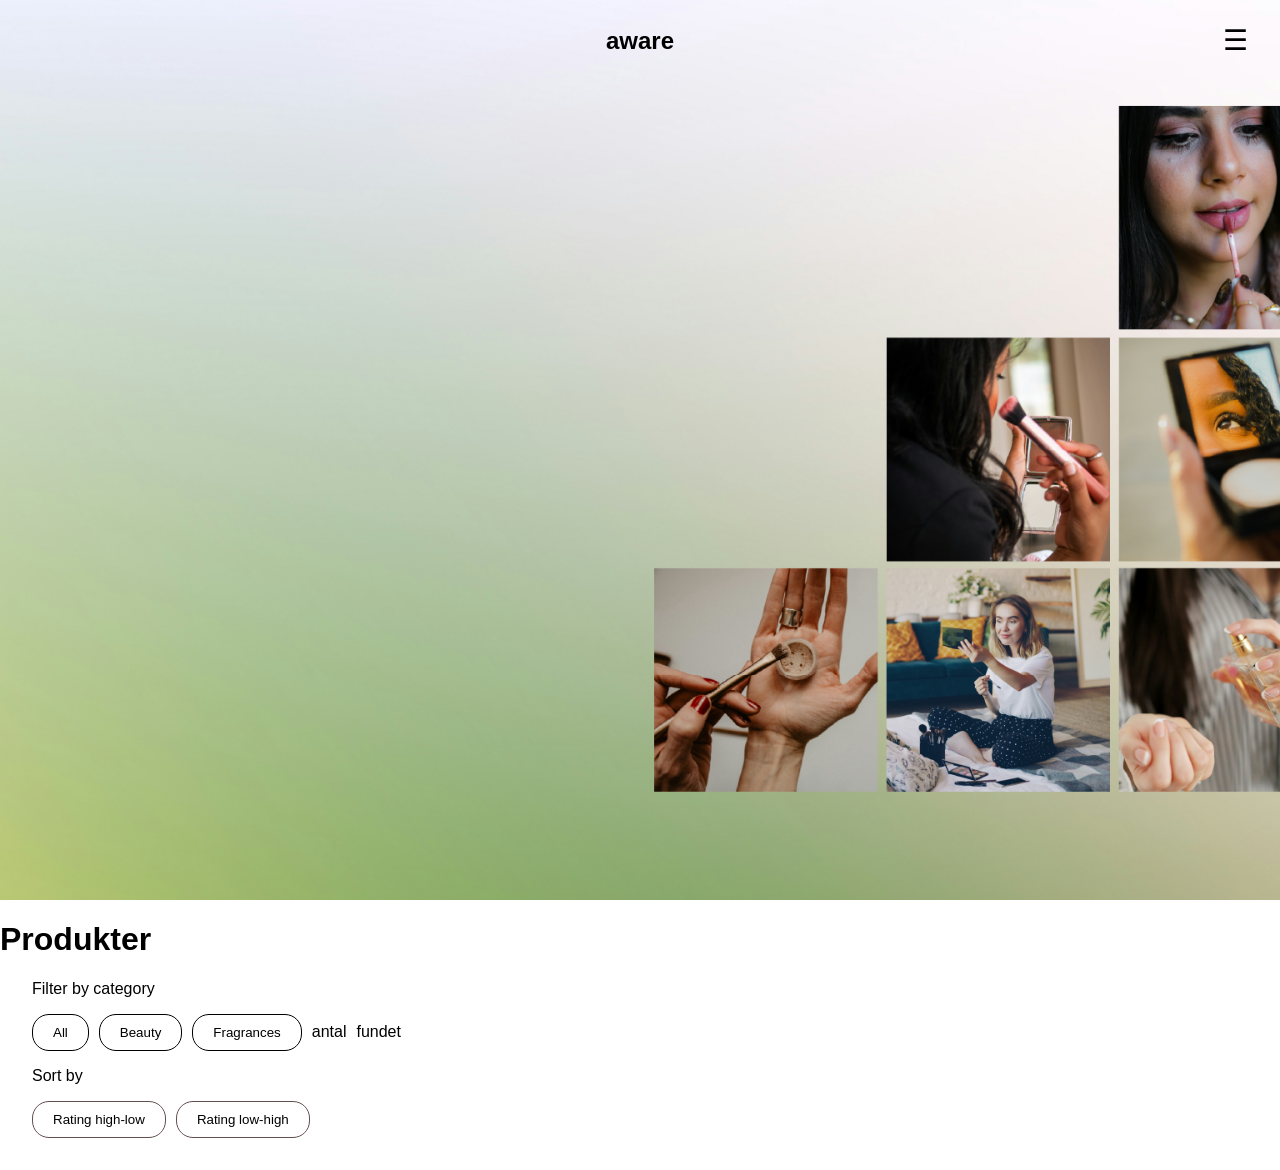
==== index.html @ 2d00b1ce "hero css og img til mobil" ====
<!doctype html>
<html lang="da">
  <head>
    <meta charset="UTF-8" />
    <meta name="viewport" content="width=device-width, initial-scale=1.0" />
    <title>aware – Produkter</title>

    <link rel="stylesheet" href="index.css" />
  </head>

  <body>
    <section class="hero">
      <picture class="hero-billede">
        <!-- Billede til mobil -->
        <source srcset="img/hero_mobil.webp" media="(max-width: 600px)" />

        <!-- Billede til desktop -->
        <img src="img/hero.webp" alt="Hero billede" />
      </picture>

      <header>
        <h1>aware</h1>
        <button class="burger">☰</button>

        <nav class="menu">
          <a href="index.html">Home</a>
          <a href="index.html">Products</a>
          <a href="review.html">Review product</a>
          <a href="about.html">About</a>
        </nav>
      </header>
    </section>
    <main>
      <h1>Produkter</h1>

      <p class="filter">Filter by category</p>

      <nav id="filter">
        <button>All</button>
        <button>Beauty</button>
        <button>Fragrances</button>
        <span id="visantal">antal</span> fundet
      </nav>

      <p class="filter">Sort by</p>

      <nav id="sortering">
        <button>Rating high-low</button>
        <button>Rating low-high</button>
      </nav>

      <section id="produktliste" class="produktliste"></section>
    </main>

    <script src="index.js"></script>
  </body>
</html>
---- index.css ----
body {
  font-family: Arial, sans-serif;
  margin: 0;
  padding: 0;
}

/* Hero fylder hele skærmen */
.hero {
  position: relative;
  width: 100%;
  height: 100vh;
  height: 100svh;
  min-height: 0;
  overflow: hidden;
  margin: 0;
}

/* Billedet ligger bag indholdet */
.hero-billede {
  position: absolute;
  inset: 0;
  z-index: 0;
}

.hero-billede img {
  width: 100%;
  height: 100%;
  object-fit: cover;
  display: block;
}

/* Header og indhold ligger oven på billedet */
.hero header,
.hero-indhold {
  position: relative;
  z-index: 1;
}

/* Header hen over billedet */
.hero header {
  position: relative;
  z-index: 1;
  background: transparent;
  padding: 1.5rem 2rem;
}

/* Overskriften */
.hero-indhold {
  padding: 2rem;
}

header {
  display: flex;
  justify-content: space-between;
  align-items: center;
  position: relative;
}

header h1 {
  position: absolute;
  left: 50%;
  transform: translateX(-50%);
  margin: 0;
}

.burger {
  display: block;
  margin-left: auto;
  background: none;
  border: none;
  font-size: 28px;
  cursor: pointer;
  color: inherit;
  padding: 0;
}

.menu {
  display: none;
  position: absolute;
  top: 100%;
  right: 2rem;
  flex-direction: column;
  gap: 20px;
  padding: 50px;
  background: white;
  z-index: 10;
}

.menu.active {
  display: flex;
}

.menu a {
  text-decoration: none;
  color: black;
}

#filter {
  display: flex;
  gap: 10px;
  align-items: center;
  /* padding-bottom: 2rem; */
}

#filter button {
  padding: 10px 20px;
  border: 1px solid;
  background-color: white;
  color: black;
  border-radius: 17px;
  cursor: pointer;
}
#filter button:hover {
  background-color: #63504e;
  color: white;
}
#sortering {
  display: flex;
  gap: 10px;
  align-items: center;
  padding-bottom: 2rem;
}

#sortering button {
  padding: 10px 20px;
  border: 1px solid #63504e;
  background-color: white;
  color: black;
  border-radius: 17px;
  cursor: pointer;
}
#sortering button:hover {
  background-color: #63504e;
  color: white;
}

#produktliste {
  display: grid;
  grid-template-columns: 1fr;
}

#produktliste a {
  text-decoration: none;
  color: black;
}

@media (min-width: 1024px) {
  #produktliste {
    grid-template-columns: repeat(4, 315px);
    justify-content: center;
  }

  #filter,
  #sortering {
    padding-left: 2rem;
  }

  .filter {
    padding-left: 2rem;
  }
}
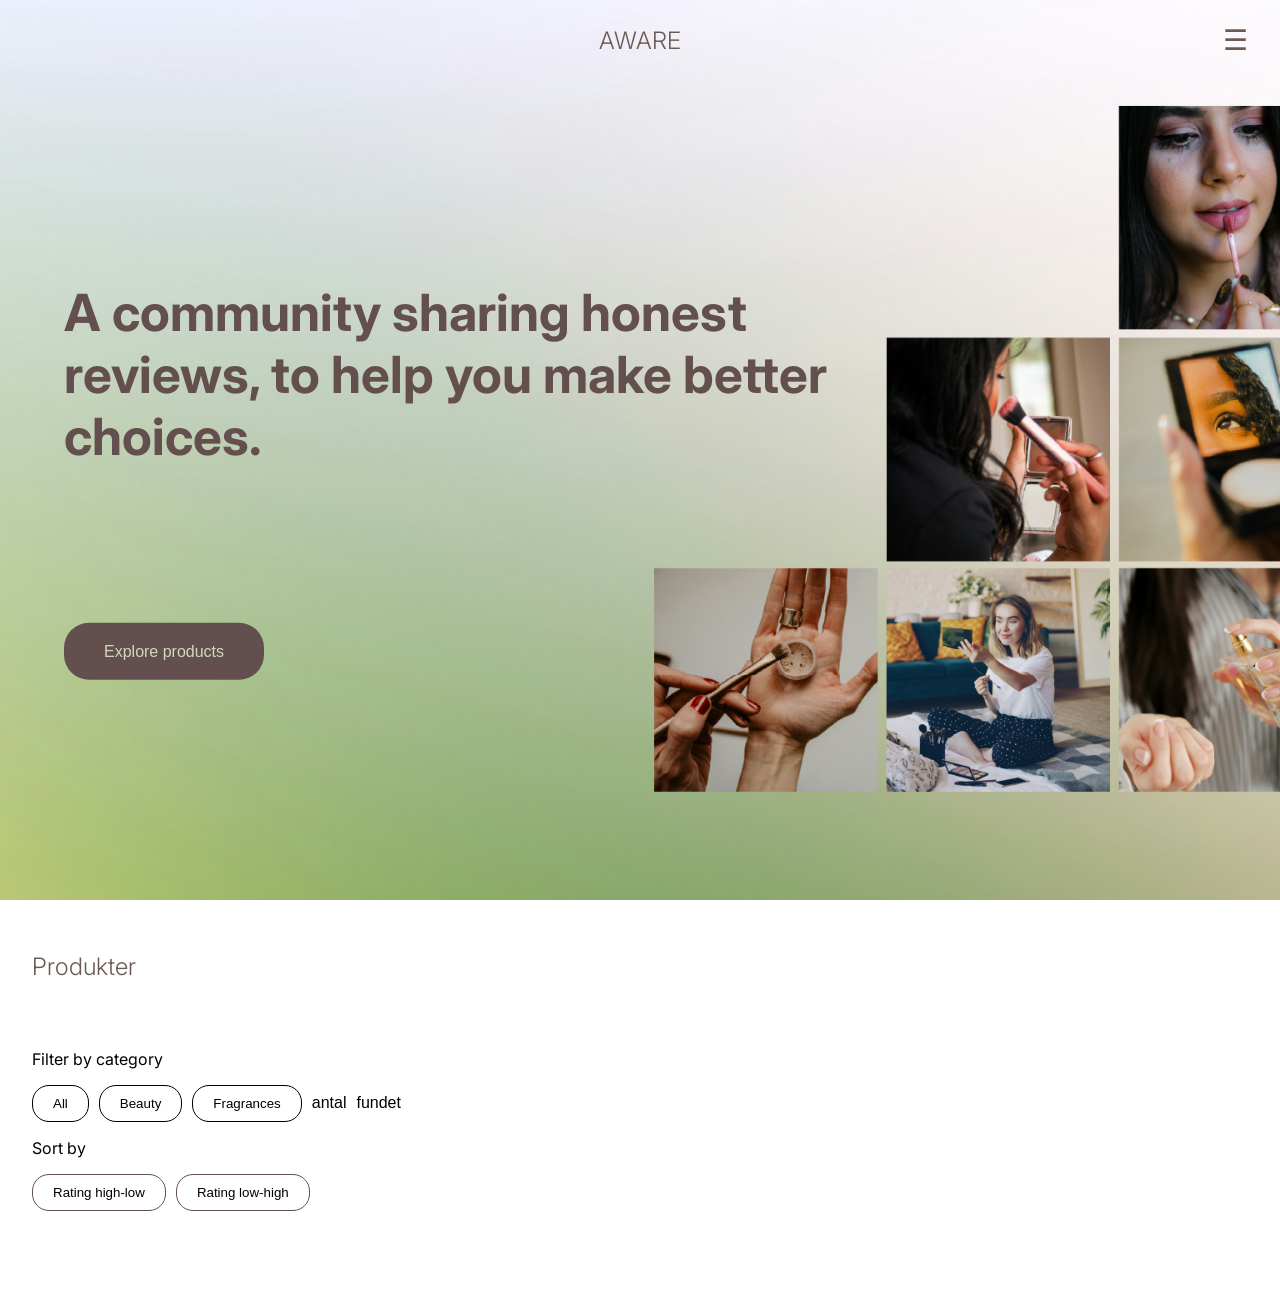
==== commit 2939e763: "styling af forsiden, cards, burgermenu osv." ====
--- a/index.html
+++ b/index.html
@@ -3,9 +3,11 @@
   <head>
     <meta charset="UTF-8" />
     <meta name="viewport" content="width=device-width, initial-scale=1.0" />
+    <link rel="stylesheet" href="index.css" />
     <title>aware – Produkter</title>
-
-    <link rel="stylesheet" href="index.css" />
+    <link rel="preconnect" href="https://fonts.googleapis.com" />
+    <link rel="preconnect" href="https://fonts.gstatic.com" crossorigin />
+    <link href="https://fonts.googleapis.com/css2?family=Inter:ital,opsz,wght@0,14..32,100..900;1,14..32,100..900&display=swap" rel="stylesheet" />
   </head>
 
   <body>
@@ -19,7 +21,7 @@
       </picture>
 
       <header>
-        <h1>aware</h1>
+        <h1>AWARE</h1>
         <button class="burger">☰</button>
 
         <nav class="menu">
@@ -29,9 +31,16 @@
           <a href="about.html">About</a>
         </nav>
       </header>
+
+      <div class="hero-indhold">
+        <h2>A community sharing honest reviews, to help you make better choices.</h2>
+        <a class="explore" href="#h1_forside">Explore products</a>
+      </div>
     </section>
     <main>
-      <h1>Produkter</h1>
+      <section class="h1_forside">
+        <h1 id="h1_forside">Produkter</h1>
+      </section>
 
       <p class="filter">Filter by category</p>
 
--- a/index.css
+++ b/index.css
@@ -1,3 +1,15 @@
+p,
+h2,
+h3 {
+  font-family: "Inter";
+}
+
+h1 {
+  font-family: "Inter";
+  font-weight: 300;
+  color: #6b5a53;
+}
+
 body {
   font-family: Arial, sans-serif;
   margin: 0;
@@ -46,7 +58,34 @@
 
 /* Overskriften */
 .hero-indhold {
-  padding: 2rem;
+  position: absolute;
+  top: 50%;
+  left: 4rem;
+  transform: translateY(-50%);
+  z-index: 1;
+  max-width: 800px;
+}
+
+.hero-indhold h2 {
+  font-size: clamp(2rem, 4vw, 4rem);
+  margin-bottom: 1rem;
+  color: #63504e;
+  padding-bottom: 10rem;
+}
+
+.explore {
+  padding: 20px 40px;
+  background-color: #63504e;
+  color: #cfd9bf;
+  border-radius: 25px;
+  cursor: pointer;
+  text-decoration: none;
+}
+
+.explore:hover {
+  background-color: #cfd9bf;
+  color: #63504e;
+  border: 1px solid;
 }
 
 header {
@@ -70,19 +109,25 @@
   border: none;
   font-size: 28px;
   cursor: pointer;
-  color: inherit;
+  color: #6b5a53;
   padding: 0;
+  position: relative;
+  z-index: 11;
 }
 
 .menu {
   display: none;
   position: absolute;
-  top: 100%;
-  right: 2rem;
+  top: 0;
+  right: 0;
   flex-direction: column;
-  gap: 20px;
-  padding: 50px;
-  background: white;
+  gap: 18px;
+  padding: 70px 25px 25px;
+  min-width: 150px;
+  border-radius: 0 0 0 12px;
+  background: rgba(207, 217, 191, 0.6);
+  backdrop-filter: blur(10px);
+  -webkit-backdrop-filter: blur(10px);
   z-index: 10;
 }
 
@@ -136,26 +181,102 @@
 
 #produktliste {
   display: grid;
-  grid-template-columns: 1fr;
-}
-
-#produktliste a {
+  grid-template-columns: repeat(auto-fit, minmax(220px, 315px));
+  gap: 1rem;
+  justify-content: center;
+  padding: 2rem;
+}
+
+#filter,
+#sortering {
+  padding-left: 2rem;
+}
+
+.h1_forside {
+  padding-left: 2rem;
+  padding-top: 2rem;
+  padding-bottom: 2rem;
+}
+
+.filter {
+  padding-left: 2rem;
+}
+
+.produktliste a {
   text-decoration: none;
-  color: black;
-}
-
-@media (min-width: 1024px) {
+}
+
+.card {
+  display: flex;
+  flex-direction: column;
+  gap: 1rem;
+  background-color: #f6f6f6;
+  color: black;
+  padding: 1rem;
+  border-radius: 5px;
+  transition: transform 0.3s ease;
+}
+
+.card:hover {
+  transform: translateY(-5px);
+}
+
+.card img {
+  width: 100%;
+  aspect-ratio: 1 / 1;
+  object-fit: contain;
+}
+
+.card h2 {
+  margin: 0;
+  font-weight: 300;
+  min-height: 2.4em;
+  border-top: 0.5px solid #6b5a53;
+  padding-top: 2rem;
+}
+
+.card h3 {
+  font-weight: 300;
+  min-height: 2.4em;
+}
+
+.card p {
+  margin: 0;
+  font-weight: 500;
+  padding-bottom: 2rem;
+}
+
+/* .card-product {
+  display: grid;
+  grid-template-columns: 1fr 2fr;
+  gap: 2rem;
+  background-color: #f6f6f6;
+  padding: 1rem;
+  border-radius: 5px;
+  color: black;
+}
+.product-info {
+  display: flex;
+  flex-direction: column;
+} */
+
+@media (min-width: 1200px) {
   #produktliste {
     grid-template-columns: repeat(4, 315px);
     justify-content: center;
   }
 
-  #filter,
-  #sortering {
-    padding-left: 2rem;
+  .menu {
+    display: none;
+    position: absolute;
+    top: 0;
+    right: 0;
+    flex-direction: column;
+    gap: 20px;
+    padding: 600px 200px 100px;
+    background: rgba(207, 217, 191, 0.5);
+    backdrop-filter: blur(10px);
+    -webkit-backdrop-filter: blur(10px);
+    z-index: 10;
   }
-
-  .filter {
-    padding-left: 2rem;
-  }
-}
+}
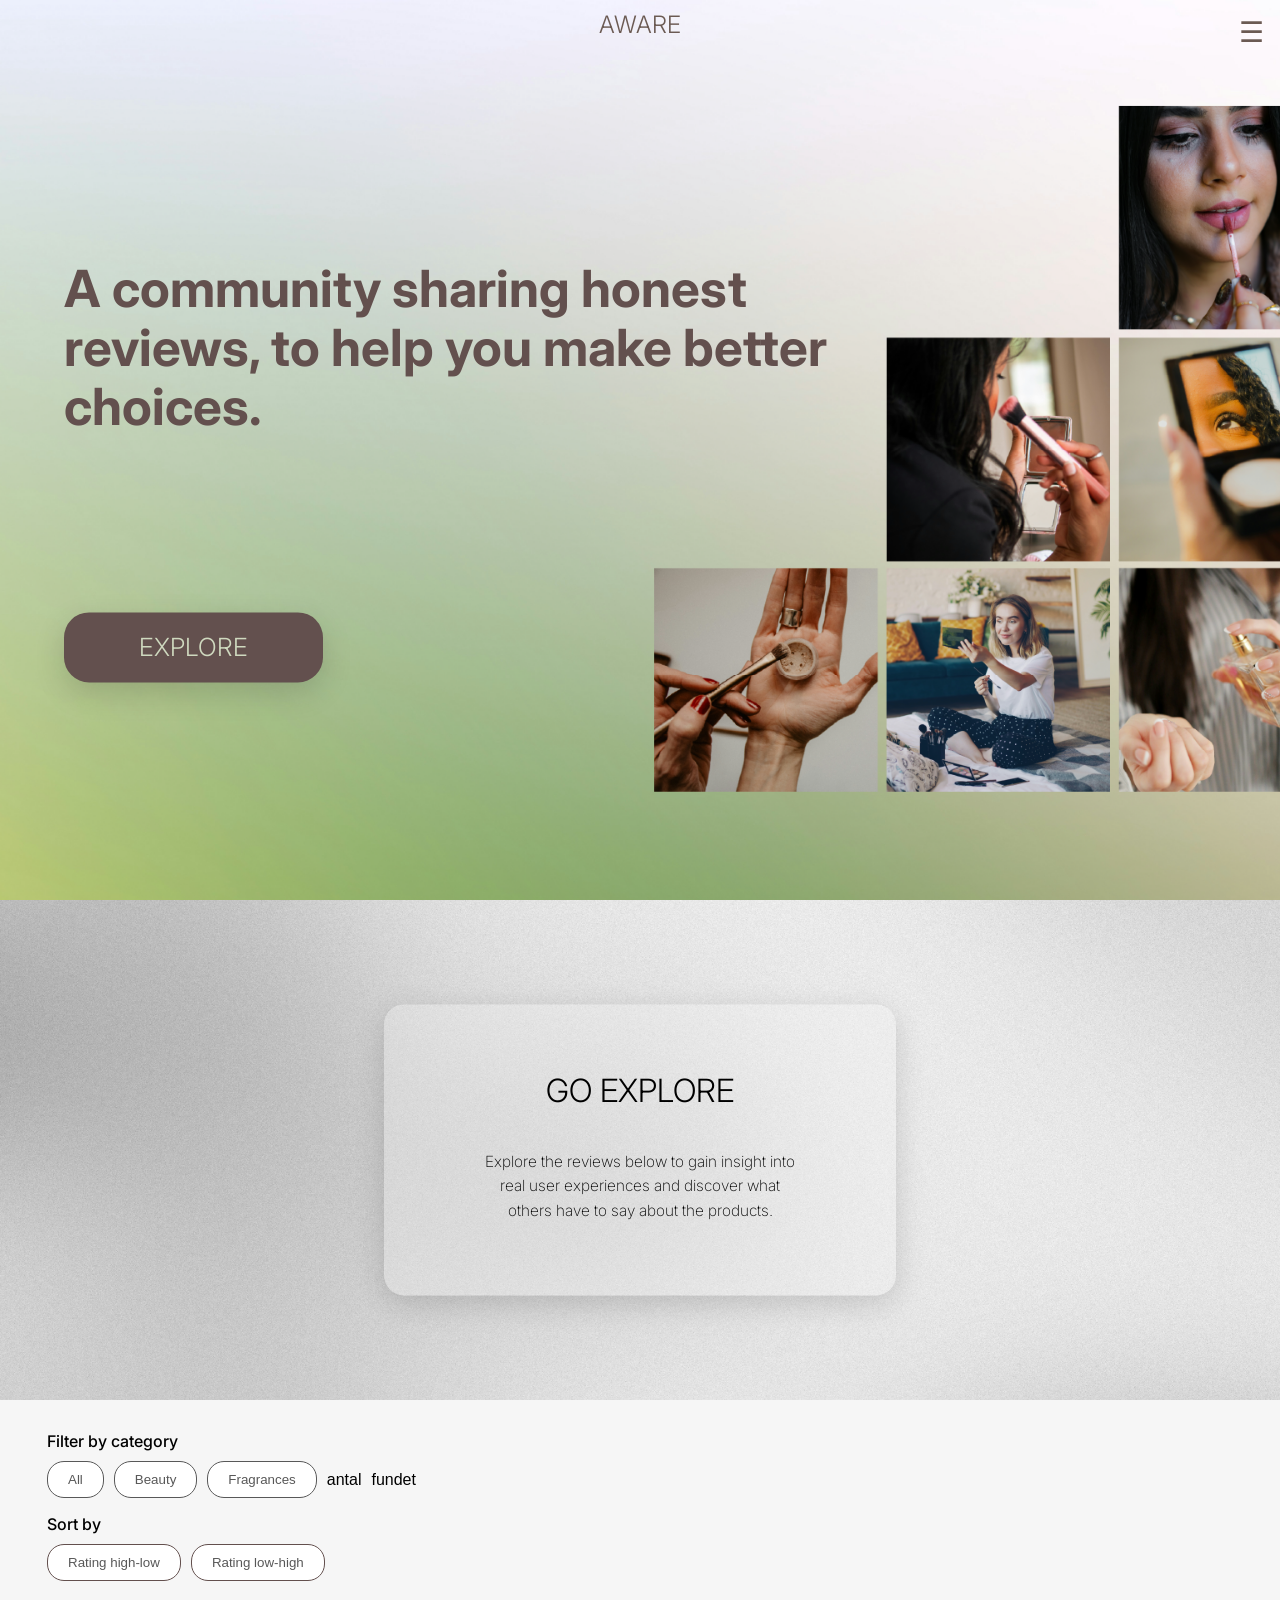
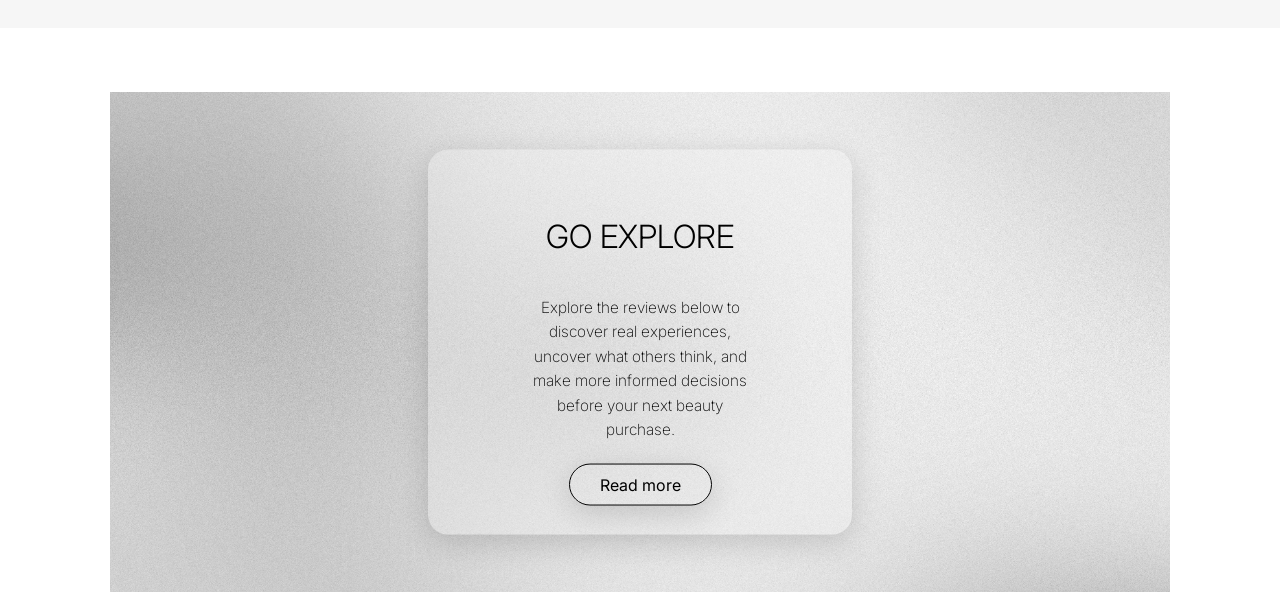
==== commit db4fdf79: "første forsøg på forsidens-design" ====
--- a/index.html
+++ b/index.html
@@ -13,52 +13,67 @@
   <body>
     <section class="hero">
       <picture class="hero-billede">
-        <!-- Billede til mobil -->
         <source srcset="img/hero_mobil.webp" media="(max-width: 600px)" />
-
-        <!-- Billede til desktop -->
         <img src="img/hero.webp" alt="Hero billede" />
       </picture>
 
       <header>
         <h1>AWARE</h1>
         <button class="burger">☰</button>
+      </header>
 
-        <nav class="menu">
-          <a href="index.html">Home</a>
-          <a href="index.html">Products</a>
-          <a href="review.html">Review product</a>
-          <a href="about.html">About</a>
-        </nav>
-      </header>
+      <nav class="menu">
+        <a href="index.html">Home</a>
+        <a href="#explore">Products</a>
+        <a href="review.html">Review product</a>
+        <a href="about.html">About</a>
+      </nav>
 
       <div class="hero-indhold">
         <h2>A community sharing honest reviews, to help you make better choices.</h2>
-        <a class="explore" href="#h1_forside">Explore products</a>
+        <a class="explore" href="#explore">EXPLORE</a>
       </div>
     </section>
+
+    <section class="about" id="explore">
+      <div class="about_indhold">
+        <h2>GO EXPLORE</h2>
+        <p>Explore the reviews below to gain insight into real user experiences and discover what others have to say about the products.</p>
+        <!--         <a class="about_button" href="about.html">Read more</a>
+ -->
+      </div>
+      <img src="img/lighter_gradient.jpg" alt="brun_gradient" />
+    </section>
+
     <main>
-      <section class="h1_forside">
-        <h1 id="h1_forside">Produkter</h1>
-      </section>
+      <div class="filter_boks">
+        <p class="filter">Filter by category</p>
 
-      <p class="filter">Filter by category</p>
+        <nav id="filter">
+          <button>All</button>
+          <button>Beauty</button>
+          <button>Fragrances</button>
+          <span id="visantal">antal</span> fundet
+        </nav>
 
-      <nav id="filter">
-        <button>All</button>
-        <button>Beauty</button>
-        <button>Fragrances</button>
-        <span id="visantal">antal</span> fundet
-      </nav>
+        <p class="filter">Sort by</p>
 
-      <p class="filter">Sort by</p>
-
-      <nav id="sortering">
-        <button>Rating high-low</button>
-        <button>Rating low-high</button>
-      </nav>
+        <nav id="sortering">
+          <button>Rating high-low</button>
+          <button>Rating low-high</button>
+        </nav>
+      </div>
 
       <section id="produktliste" class="produktliste"></section>
+
+      <section class="about">
+        <div class="about_indhold">
+          <h2>GO EXPLORE</h2>
+          <p>Explore the reviews below to discover real experiences, uncover what others think, and make more informed decisions before your next beauty purchase.</p>
+          <a class="about_button" href="about.html">Read more</a>
+        </div>
+        <img src="img/lighter_gradient.jpg" alt="brun_gradient" />
+      </section>
     </main>
 
     <script src="index.js"></script>
--- a/index.css
+++ b/index.css
@@ -1,6 +1,7 @@
 p,
 h2,
-h3 {
+h3,
+a {
   font-family: "Inter";
 }
 
@@ -16,22 +17,22 @@
   padding: 0;
 }
 
-/* Hero fylder hele skærmen */
+/* HERO – mobil som standard */
 .hero {
   position: relative;
   width: 100%;
-  height: 100vh;
   height: 100svh;
-  min-height: 0;
-  overflow: hidden;
-  margin: 0;
-}
-
-/* Billedet ligger bag indholdet */
+  min-height: 500px;
+  overflow: visible;
+  margin: 0;
+}
+
+/* Billedet bag indholdet */
 .hero-billede {
   position: absolute;
   inset: 0;
   z-index: 0;
+  overflow: hidden;
 }
 
 .hero-billede img {
@@ -41,45 +42,50 @@
   display: block;
 }
 
-/* Header og indhold ligger oven på billedet */
+/* Header og indhold oven på billedet */
 .hero header,
 .hero-indhold {
   position: relative;
   z-index: 1;
 }
 
-/* Header hen over billedet */
+/* Header */
 .hero header {
-  position: relative;
-  z-index: 1;
   background: transparent;
-  padding: 1.5rem 2rem;
-}
-
-/* Overskriften */
+  padding: 1rem;
+}
+
+/* Overskrift og knap – mobil */
 .hero-indhold {
   position: absolute;
   top: 50%;
-  left: 4rem;
+  left: 1.5rem;
+  right: 1.5rem;
   transform: translateY(-50%);
   z-index: 1;
-  max-width: 800px;
+  max-width: 100%;
 }
 
 .hero-indhold h2 {
-  font-size: clamp(2rem, 4vw, 4rem);
-  margin-bottom: 1rem;
+  font-size: clamp(2rem, 8vw, 3rem);
+  line-height: 1.15;
+  margin-bottom: 2rem;
+  padding-bottom: 5rem;
   color: #63504e;
-  padding-bottom: 10rem;
-}
-
+}
+
+/* Knap */
 .explore {
-  padding: 20px 40px;
+  display: inline-block;
+  padding: 14px 70px;
   background-color: #63504e;
   color: #cfd9bf;
   border-radius: 25px;
   cursor: pointer;
   text-decoration: none;
+  font-size: 25px;
+  font-weight: 300;
+  box-shadow: 0 10px 30px rgba(0, 0, 0, 0.15);
 }
 
 .explore:hover {
@@ -112,23 +118,30 @@
   color: #6b5a53;
   padding: 0;
   position: relative;
-  z-index: 11;
+  z-index: 1002;
 }
 
 .menu {
   display: none;
-  position: absolute;
+  position: fixed;
   top: 0;
   right: 0;
+  left: auto;
+  width: 100%;
+  height: 100dvh;
+  box-sizing: border-box;
+
   flex-direction: column;
-  gap: 18px;
-  padding: 70px 25px 25px;
-  min-width: 150px;
-  border-radius: 0 0 0 12px;
-  background: rgba(207, 217, 191, 0.6);
-  backdrop-filter: blur(10px);
-  -webkit-backdrop-filter: blur(10px);
-  z-index: 10;
+  justify-content: center;
+  align-items: center;
+  gap: 25px;
+
+  padding: 80px 25px 25px;
+  background: rgba(207, 217, 191, 0.85);
+  backdrop-filter: blur(15px);
+  -webkit-backdrop-filter: blur(15px);
+
+  z-index: 1001;
 }
 
 .menu.active {
@@ -137,6 +150,82 @@
 
 .menu a {
   text-decoration: none;
+  color: #63504e;
+  font-family: "Inter";
+  font-size: clamp(2rem, 8vw, 2.5rem);
+  font-weight: 300;
+}
+
+.about {
+  position: relative;
+  margin: 0;
+  /*   padding: 0; */
+  /*   padding-top: 3rem;
+ */
+}
+
+.about img {
+  display: block;
+  width: 100%;
+  height: 400px;
+  object-fit: cover;
+}
+
+.about_indhold {
+  position: absolute;
+  top: 50%;
+  left: 50%;
+  transform: translate(-50%, -50%);
+  z-index: 1;
+  text-align: center;
+  width: 85%;
+  padding: 20px;
+  padding-bottom: 3rem;
+  box-sizing: border-box;
+  background-color: rgba(246, 246, 246, 0.3);
+  border-radius: 20px;
+  box-shadow: 0 8px 30px rgba(0, 0, 0, 0.15);
+}
+
+.about_indhold h2 {
+  font-size: clamp(1.5rem, 6vw, 2rem);
+  margin-bottom: 1rem;
+  padding-bottom: 1rem;
+  font-weight: 300;
+}
+
+.about_indhold p {
+  font-size: 1rem;
+  margin-bottom: 0;
+  font-weight: 200;
+  padding-bottom: 2rem;
+}
+
+.about_button {
+  padding: 10px 30px;
+  box-shadow: 0 8px 30px rgba(0, 0, 0, 0.15);
+
+  color: black;
+  border-radius: 25px;
+  cursor: pointer;
+  text-decoration: none;
+  border: 0.5px solid black;
+}
+
+.about_button:hover {
+  background-color: black;
+  color: white;
+}
+
+.filter_boks {
+  background-color: #f6f6f6;
+  padding: 15px;
+  border-radius: 15px;
+  margin-bottom: 0;
+}
+
+.filter_boks .filter {
+  margin-bottom: 10px;
   color: black;
 }
 
@@ -151,7 +240,7 @@
   padding: 10px 20px;
   border: 1px solid;
   background-color: white;
-  color: black;
+  color: #585858;
   border-radius: 17px;
   cursor: pointer;
 }
@@ -170,7 +259,7 @@
   padding: 10px 20px;
   border: 1px solid #63504e;
   background-color: white;
-  color: black;
+  color: #585858;
   border-radius: 17px;
   cursor: pointer;
 }
@@ -190,16 +279,12 @@
 #filter,
 #sortering {
   padding-left: 2rem;
-}
-
-.h1_forside {
-  padding-left: 2rem;
-  padding-top: 2rem;
-  padding-bottom: 2rem;
+  flex-wrap: wrap;
 }
 
 .filter {
   padding-left: 2rem;
+  font-weight: 500;
 }
 
 .produktliste a {
@@ -261,6 +346,9 @@
 } */
 
 @media (min-width: 1200px) {
+  main {
+    padding: 0 110px;
+  }
   #produktliste {
     grid-template-columns: repeat(4, 315px);
     justify-content: center;
@@ -268,15 +356,109 @@
 
   .menu {
     display: none;
-    position: absolute;
+    position: fixed;
     top: 0;
     right: 0;
+
+    width: 40%;
+    height: 100vh;
+    height: 100dvh;
+    box-sizing: border-box;
+
     flex-direction: column;
-    gap: 20px;
-    padding: 600px 200px 100px;
-    background: rgba(207, 217, 191, 0.5);
-    backdrop-filter: blur(10px);
-    -webkit-backdrop-filter: blur(10px);
-    z-index: 10;
-  }
-}
+    justify-content: center;
+    align-items: center;
+    gap: 25px;
+
+    padding: 80px 40px;
+    border-radius: 0;
+
+    background: rgba(207, 217, 191, 0.75);
+    backdrop-filter: blur(15px);
+    -webkit-backdrop-filter: blur(15px);
+    z-index: 1001;
+  }
+
+  .menu.active {
+    display: flex;
+  }
+
+  .menu a {
+    font-size: clamp(2rem, 3vw, 2.5rem);
+  }
+
+  .about {
+    position: relative;
+    width: 100%;
+    margin: 0;
+    /*     padding: 0;
+
+ */
+    /*  padding-top: 1rem; */
+  }
+
+  .about img {
+    display: block;
+    width: 100%;
+    height: 500px;
+    object-fit: cover;
+  }
+
+  .about_indhold {
+    width: 40%;
+    padding: 40px 100px;
+    box-sizing: border-box;
+  }
+
+  .about_indhold h2 {
+    font-size: clamp(1.6rem, 2.5vw, 2.5rem);
+    padding-bottom: 1.5rem;
+  }
+
+  .about_indhold p {
+    font-size: clamp(0.9rem, 1.2vw, 1.2rem);
+    line-height: 1.6;
+  }
+
+  .hero-indhold {
+    left: 4rem;
+    right: auto;
+    max-width: 800px;
+  }
+
+  .hero-indhold h2 {
+    font-size: clamp(2rem, 4vw, 4rem);
+    margin-bottom: 1rem;
+    padding-bottom: 10rem;
+  }
+
+  .hero header {
+    padding: 1.5rem 2rem;
+  }
+
+  .explore {
+    padding: 20px 75px;
+  }
+
+  .filter_boks {
+    margin-left: -110px;
+    margin-right: -110px;
+    border-radius: 0;
+  }
+}
+
+.hero header {
+  position: relative;
+  z-index: 1002;
+}
+
+.burger {
+  position: fixed;
+  top: 1rem;
+  right: 1rem;
+  z-index: 1003;
+}
+
+.menu {
+  z-index: 1001;
+}
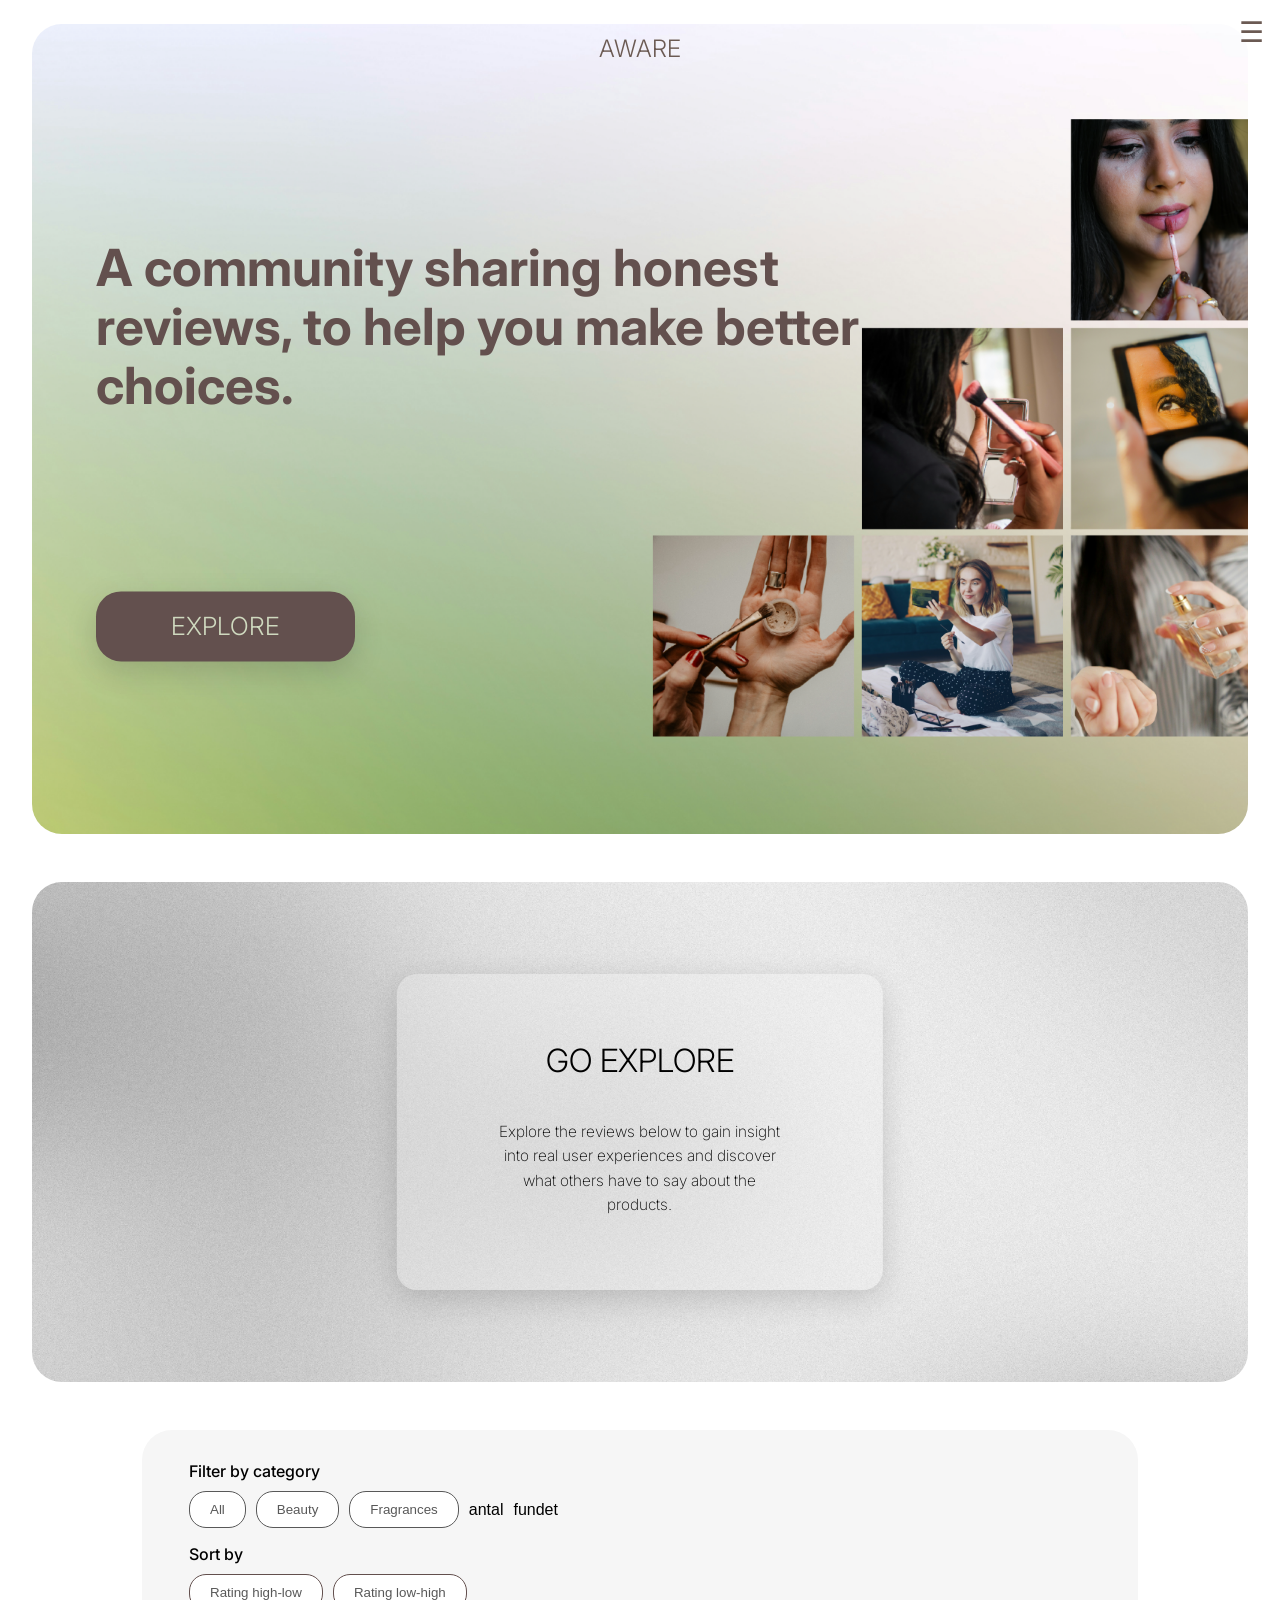
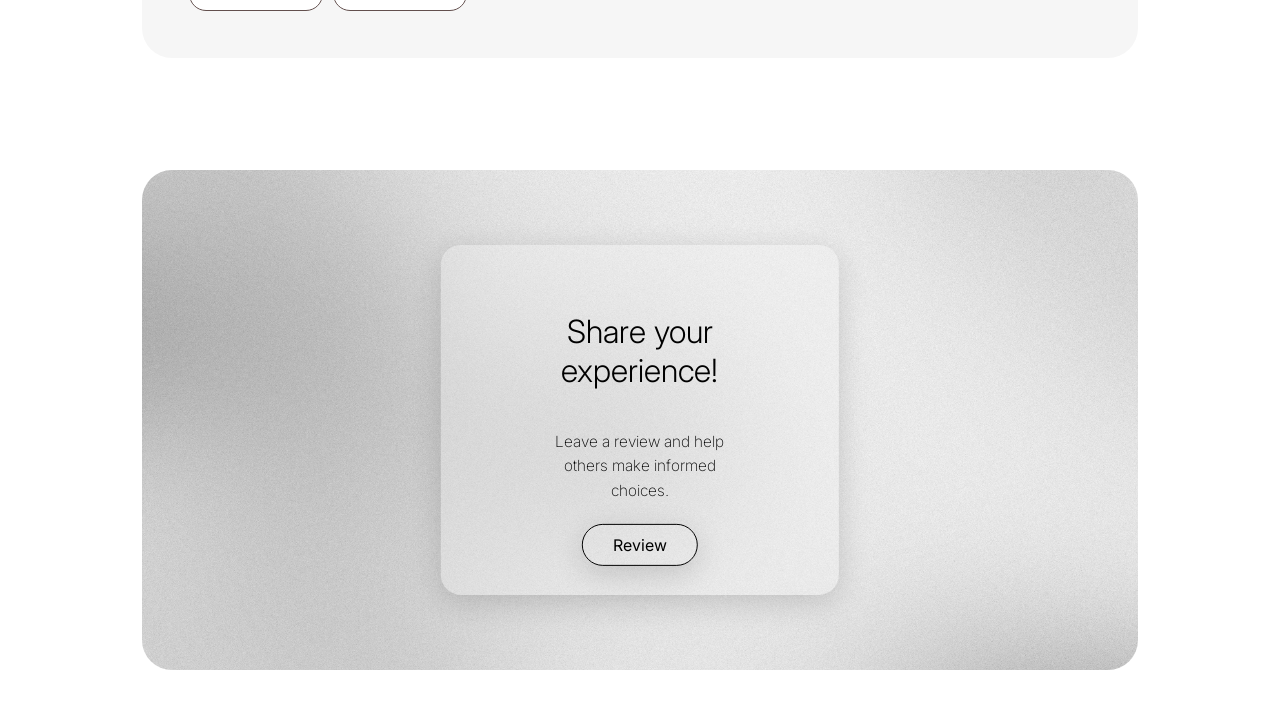
==== commit 47dcda1b: "runde hjørner på bokse og mere white space på forsiden" ====
--- a/index.html
+++ b/index.html
@@ -68,9 +68,9 @@
 
       <section class="about">
         <div class="about_indhold">
-          <h2>GO EXPLORE</h2>
-          <p>Explore the reviews below to discover real experiences, uncover what others think, and make more informed decisions before your next beauty purchase.</p>
-          <a class="about_button" href="about.html">Read more</a>
+          <h2>Share your experience!</h2>
+          <p>Leave a review and help others make informed choices.</p>
+          <a class="about_button" href="review.html">Review</a>
         </div>
         <img src="img/lighter_gradient.jpg" alt="brun_gradient" />
       </section>
--- a/index.css
+++ b/index.css
@@ -20,11 +20,11 @@
 /* HERO – mobil som standard */
 .hero {
   position: relative;
-  width: 100%;
-  height: 100svh;
+  width: auto;
+  height: 90svh;
   min-height: 500px;
+  margin: 3rem 1rem 1rem;
   overflow: visible;
-  margin: 0;
 }
 
 /* Billedet bag indholdet */
@@ -33,6 +33,7 @@
   inset: 0;
   z-index: 0;
   overflow: hidden;
+  border-radius: 25px;
 }
 
 .hero-billede img {
@@ -158,10 +159,9 @@
 
 .about {
   position: relative;
-  margin: 0;
-  /*   padding: 0; */
-  /*   padding-top: 3rem;
- */
+  margin: 2rem 1rem;
+  overflow: hidden;
+  border-radius: 25px;
 }
 
 .about img {
@@ -221,7 +221,8 @@
   background-color: #f6f6f6;
   padding: 15px;
   border-radius: 15px;
-  margin-bottom: 0;
+  margin: 3rem 1rem 0;
+  box-sizing: border-box;
 }
 
 .filter_boks .filter {
@@ -389,12 +390,10 @@
 
   .about {
     position: relative;
-    width: 100%;
-    margin: 0;
-    /*     padding: 0;
-
- */
-    /*  padding-top: 1rem; */
+    width: auto;
+    margin: 3rem 2rem;
+    border-radius: 30px;
+    overflow: hidden;
   }
 
   .about img {
@@ -436,14 +435,23 @@
     padding: 1.5rem 2rem;
   }
 
+  .hero {
+    margin: 1.5rem 2rem;
+    height: 90svh;
+    min-height: 600px;
+  }
+
+  .hero-billede {
+    border-radius: 30px;
+  }
+
   .explore {
     padding: 20px 75px;
   }
 
   .filter_boks {
-    margin-left: -110px;
-    margin-right: -110px;
-    border-radius: 0;
+    margin: 3rem 2rem 0;
+    border-radius: 30px;
   }
 }
 
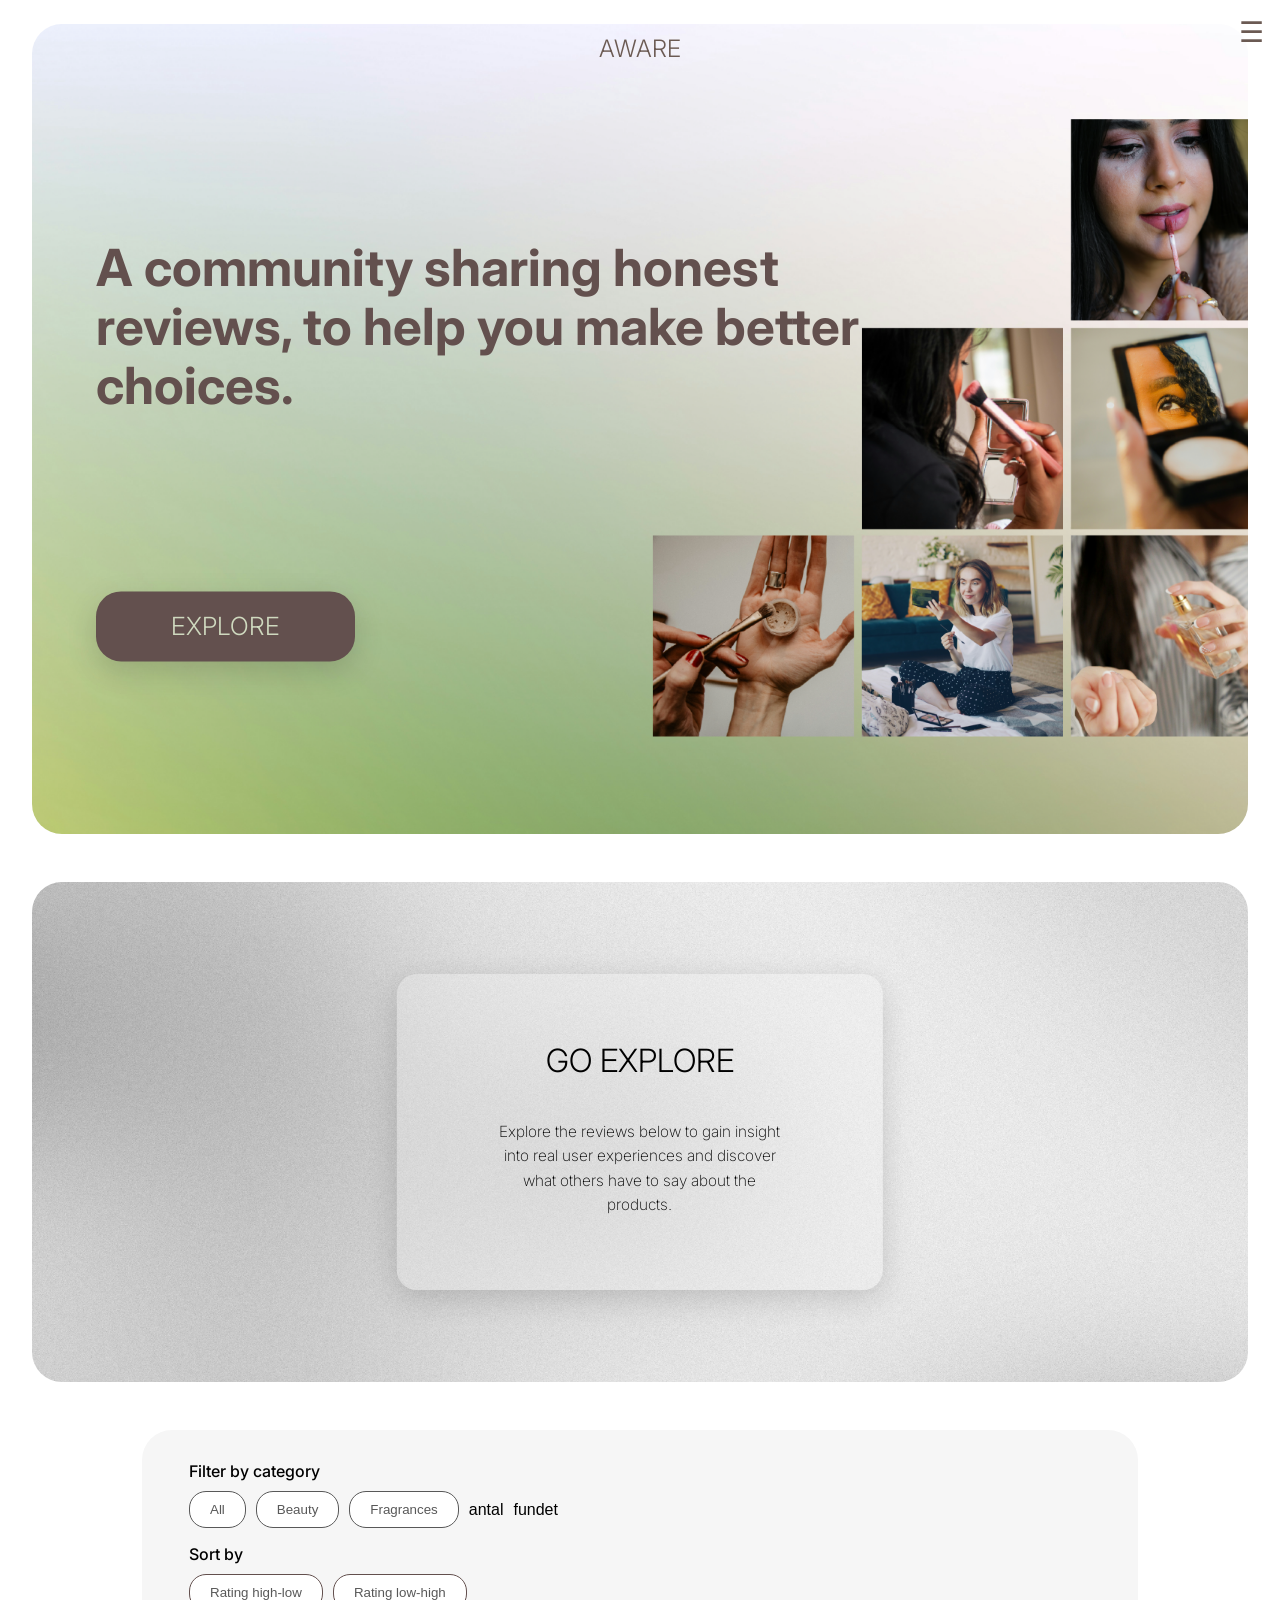
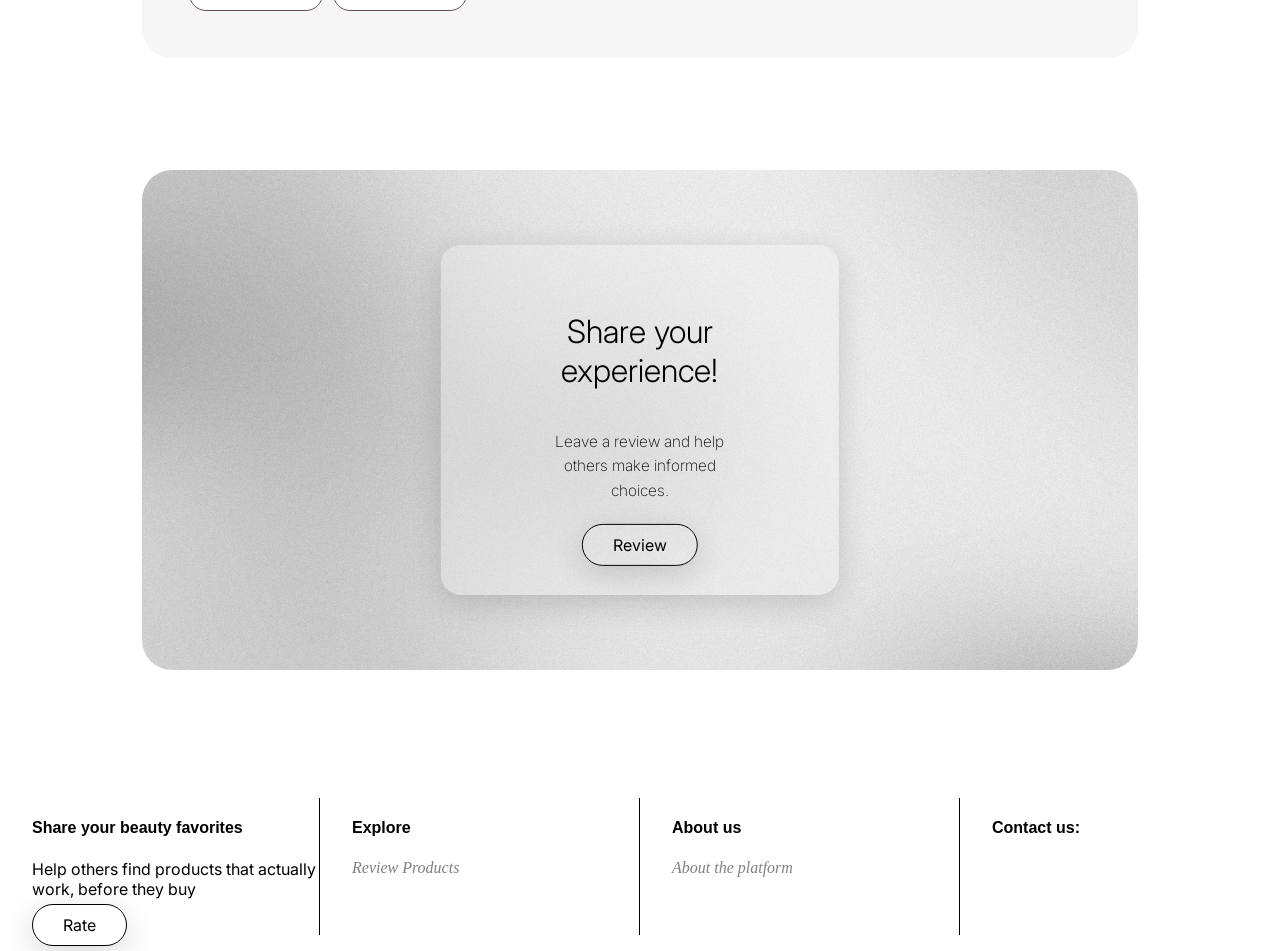
==== commit b7b1f0bc: "footer" ====
--- a/index.html
+++ b/index.html
@@ -75,6 +75,25 @@
         <img src="img/lighter_gradient.jpg" alt="brun_gradient" />
       </section>
     </main>
+    <footer class="footer_grid">
+      <div class="footer_div">
+        <h4>Share your beauty favorites</h4>
+        <p>Help others find products that actually work, before they buy</p>
+        <a href="index.html" class="footer_button"><span>Rate</span></a>
+      </div>
+      <div class="footer_div">
+        <h4>Explore</h4>
+        <a href="review.html">Review Products</a>
+      </div>
+      <div class="footer_div">
+        <h4>About us</h4>
+        <a href="about.html">About the platform</a>
+      </div>
+      <div>
+        <h4>Contact us:</h4>
+        <p></p>
+      </div>
+    </footer>
 
     <script src="index.js"></script>
   </body>
--- a/index.css
+++ b/index.css
@@ -110,7 +110,11 @@
 }
 
 .burger {
-  display: block;
+  position: fixed;
+  top: 1rem;
+  right: 1rem;
+  z-index: 1003;
+
   margin-left: auto;
   background: none;
   border: none;
@@ -118,17 +122,14 @@
   cursor: pointer;
   color: #6b5a53;
   padding: 0;
-  position: relative;
-  z-index: 1002;
 }
 
 .menu {
   display: none;
   position: fixed;
-  top: 0;
-  right: 0;
-  left: auto;
+  inset: 0 0 0 auto;
   width: 100%;
+  height: 100vh;
   height: 100dvh;
   box-sizing: border-box;
 
@@ -138,10 +139,9 @@
   gap: 25px;
 
   padding: 80px 25px 25px;
-  background: rgba(207, 217, 191, 0.85);
+  background: rgba(207, 217, 191, 0.75);
   backdrop-filter: blur(15px);
   -webkit-backdrop-filter: blur(15px);
-
   z-index: 1001;
 }
 
@@ -152,7 +152,7 @@
 .menu a {
   text-decoration: none;
   color: #63504e;
-  font-family: "Inter";
+  font-family: "Inter", sans-serif;
   font-size: clamp(2rem, 8vw, 2.5rem);
   font-weight: 300;
 }
@@ -332,19 +332,41 @@
   padding-bottom: 2rem;
 }
 
-/* .card-product {
+.footer_grid {
   display: grid;
-  grid-template-columns: 1fr 2fr;
+  grid-template-columns: 1fr 1fr 1fr 1fr;
   gap: 2rem;
-  background-color: #f6f6f6;
-  padding: 1rem;
-  border-radius: 5px;
+  padding-left: 2rem;
+  padding-bottom: 1rem;
+  padding-top: 5rem;
+}
+.footer_div {
+  border-right: 1px solid black;
+}
+
+footer a {
+  text-decoration: none;
+  color: grey;
+  font-family: "Inter";
+  font-style: italic;
+  padding-top: 1rem;
+}
+
+.footer_button {
+  padding: 10px 30px;
+  box-shadow: 0 8px 30px rgba(0, 0, 0, 0.15);
+  font-style: normal;
   color: black;
-}
-.product-info {
-  display: flex;
-  flex-direction: column;
-} */
+  border-radius: 25px;
+  cursor: pointer;
+  text-decoration: none;
+  border: 0.5px solid black;
+}
+
+.footer_button:hover {
+  background-color: black;
+  color: white;
+}
 
 @media (min-width: 1200px) {
   main {
@@ -355,7 +377,7 @@
     justify-content: center;
   }
 
-  .menu {
+  /*   .menu {
     display: none;
     position: fixed;
     top: 0;
@@ -386,7 +408,7 @@
 
   .menu a {
     font-size: clamp(2rem, 3vw, 2.5rem);
-  }
+  } */
 
   .about {
     position: relative;
